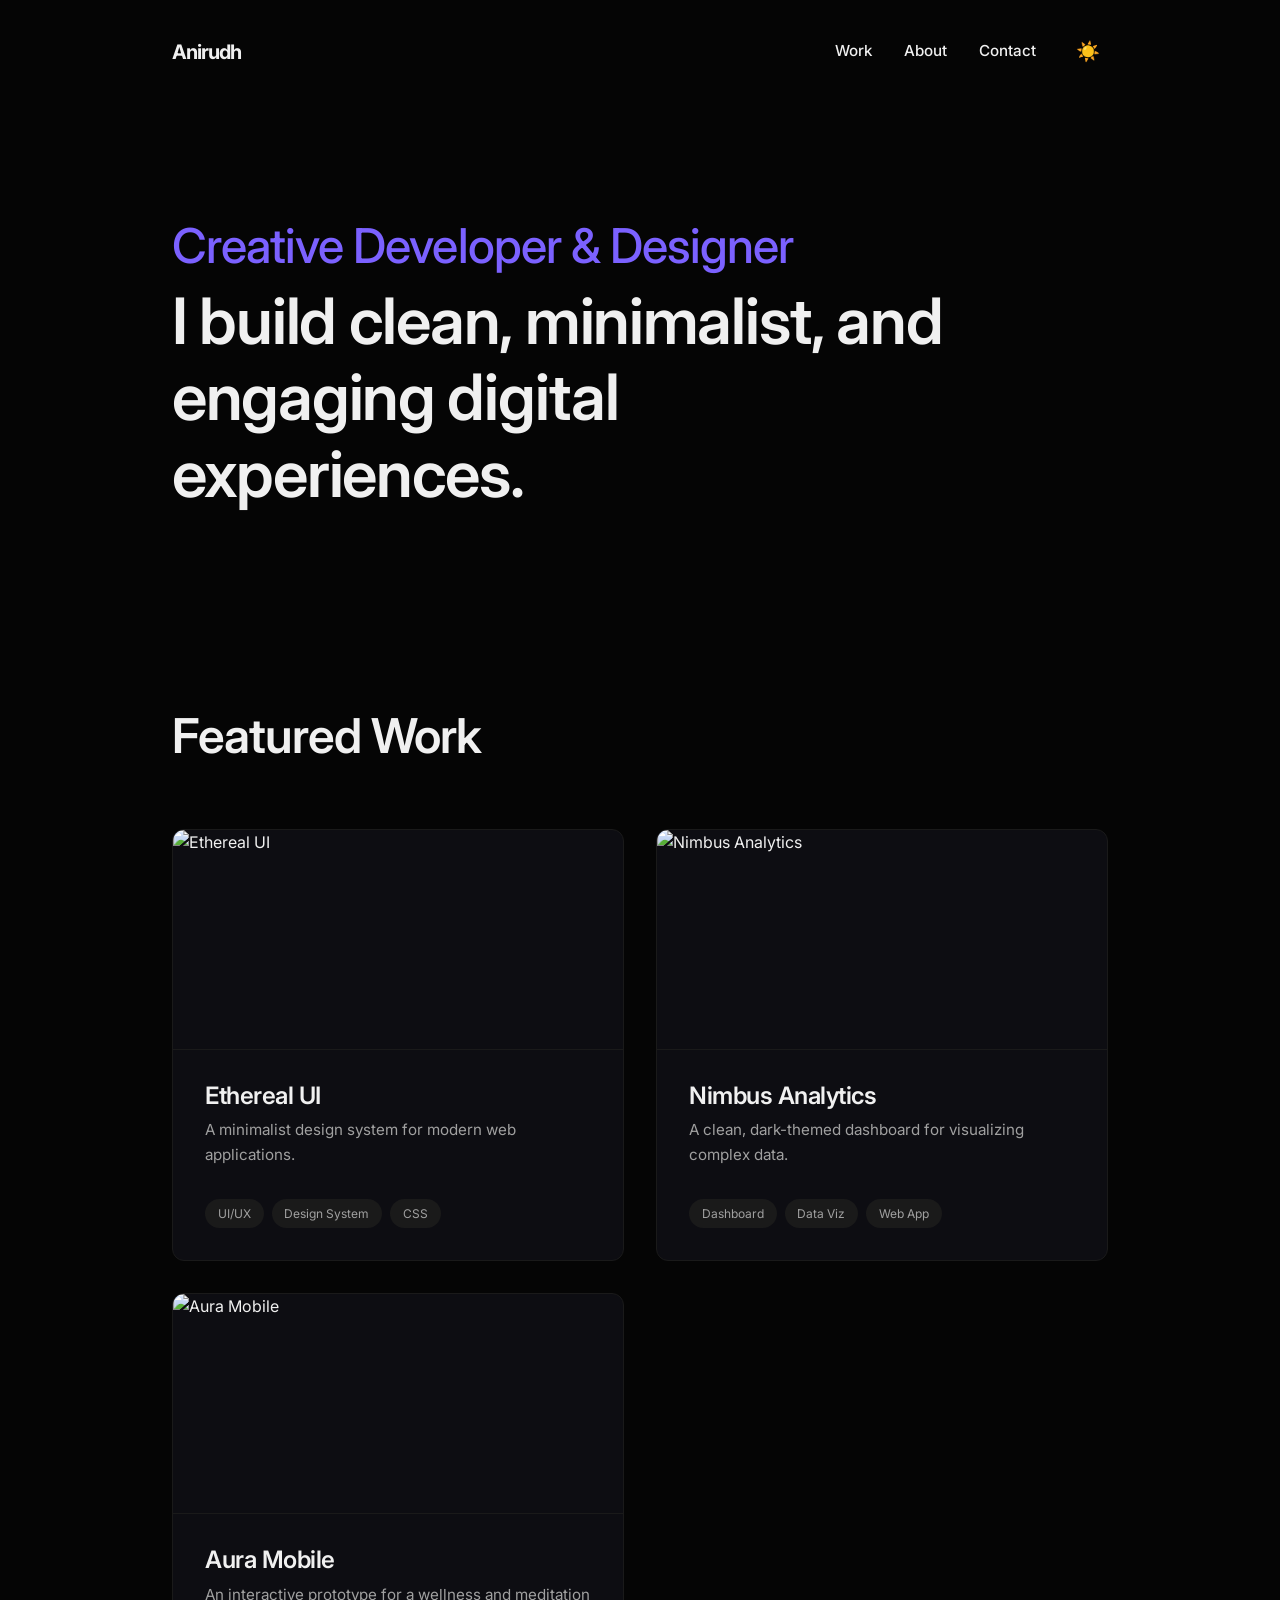
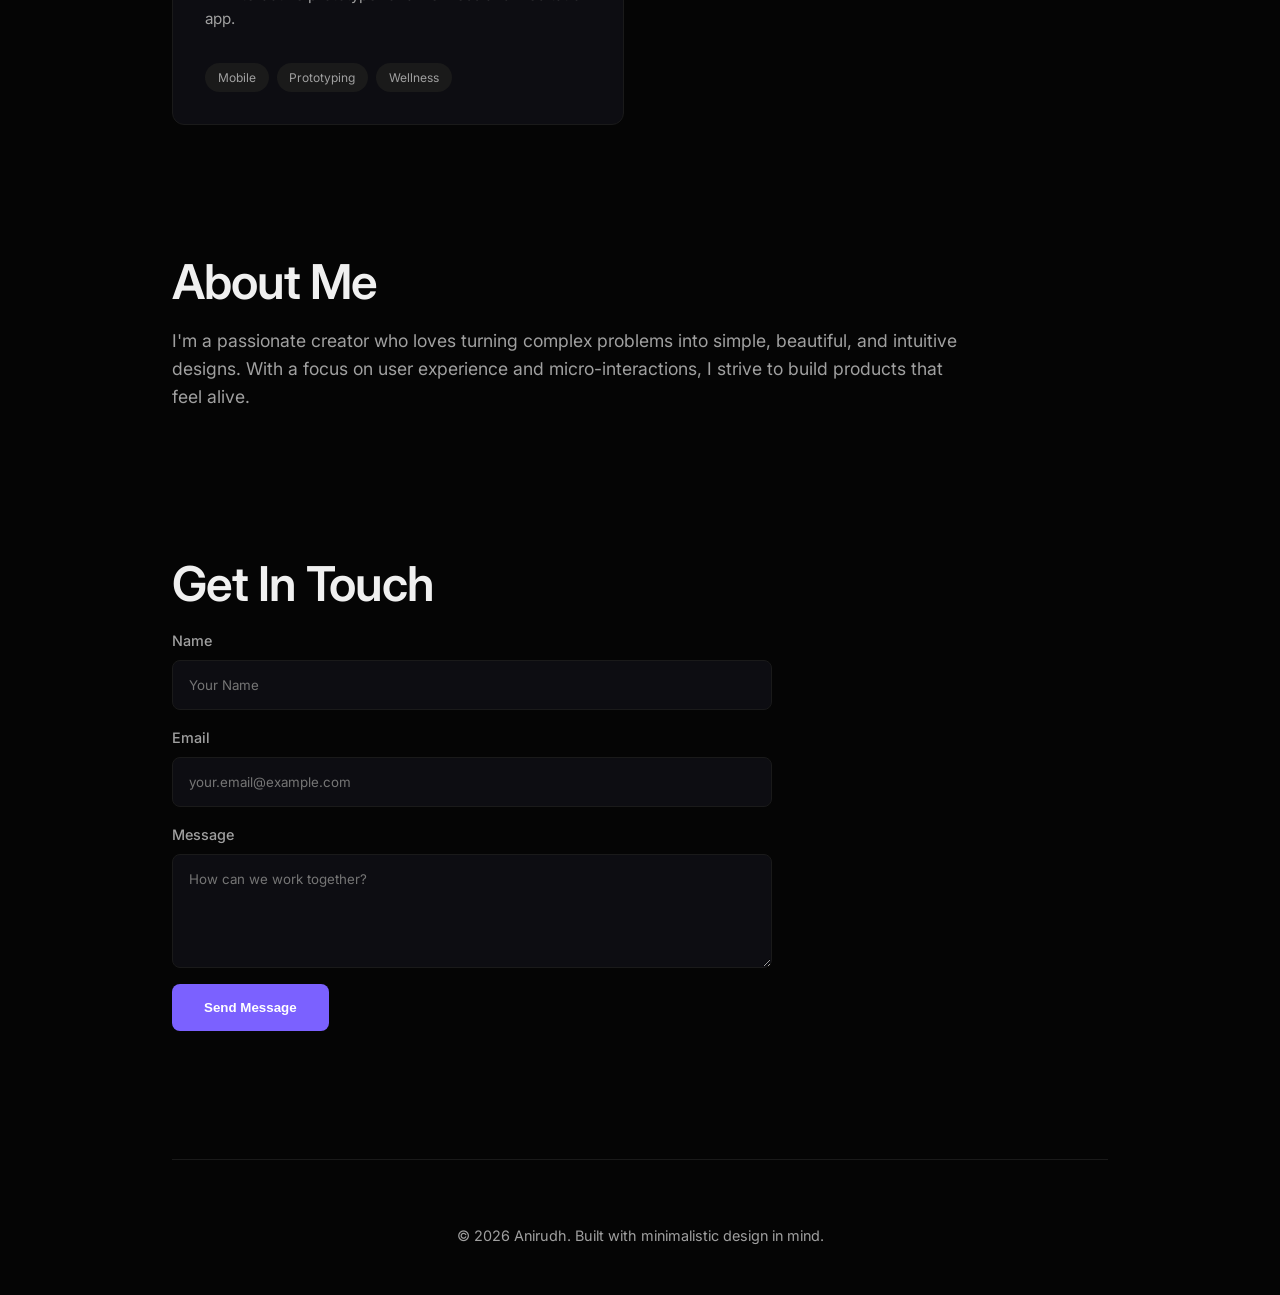
==== index.html @ 283762ad "Add files via upload" ====
<!DOCTYPE html>
<html lang="en">
<head>
    <meta charset="UTF-8">
    <meta name="viewport" content="width=device-width, initial-scale=1.0">
    <title>Portfolio</title>
    <!-- Google Fonts for premium typography -->
    <link rel="preconnect" href="https://fonts.googleapis.com">
    <link rel="preconnect" href="https://fonts.gstatic.com" crossorigin>
    <link href="https://fonts.googleapis.com/css2?family=Inter:wght@400;500;600;700&display=swap" rel="stylesheet">
    <!-- Styles -->
    <link rel="stylesheet" href="styles.css">
    <!-- Prevent theme flash script -->
    <script>
        const savedTheme = localStorage.getItem('theme') || 'dark';
        document.documentElement.setAttribute('data-theme', savedTheme);
    </script>
</head>
<body>
    <div class="container">
        <!-- Header -->
        <header class="header">
            <div class="logo" id="my-name">Portfolio</div>
            <nav class="nav-links">
                <a href="#work" class="nav-link">Work</a>
                <a href="#about" class="nav-link">About</a>
                <a href="#contact" class="nav-link">Contact</a>
                <button id="theme-toggle" class="theme-toggle" aria-label="Toggle Theme">🌙</button>
            </nav>
        </header>

        <!-- Hero Section -->
        <section class="section hero fade-in">
            <h2 id="my-role" style="font-weight: 500; margin-bottom: var(--space-sm); color: var(--accent-color);">Creative Developer</h2>
            <h1 id="my-tagline">I build clean, minimalist, and engaging digital experiences.</h1>
        </section>

        <!-- Work Section -->
        <section id="work" class="section">
            <h2 class="fade-in">Featured Work</h2>
            <div id="projects-grid" class="projects-grid">
                <!-- Projects will be injected here via main.js -->
            </div>
        </section>

        <!-- About Section -->
        <section id="about" class="section fade-in">
            <h2>About Me</h2>
            <div style="max-width: 800px;">
                <p id="my-about" style="font-size: 1.1rem; color: var(--text-muted);"></p>
            </div>
        </section>

        <!-- Contact Section -->
        <section id="contact" class="section fade-in">
            <h2>Get In Touch</h2>
            <form id="contact-form" class="contact-form">
                <div class="form-group">
                    <label for="name">Name</label>
                    <input type="text" id="name" required placeholder="Your Name">
                </div>
                <div class="form-group">
                    <label for="email">Email</label>
                    <input type="email" id="email" required placeholder="your.email@example.com">
                </div>
                <div class="form-group">
                    <label for="message">Message</label>
                    <textarea id="message" rows="5" required placeholder="How can we work together?"></textarea>
                </div>
                <button type="submit">Send Message</button>
            </form>
        </section>

        <!-- Footer -->
        <footer class="footer">
            <p>&copy; <span id="year"></span> <span id="footer-name"></span>. Built with minimalistic design in mind.</p>
        </footer>
    </div>

    <!-- Scripts -->
    <script src="data.js"></script>
    <script src="main.js"></script>
    <script>
        document.getElementById('year').textContent = new Date().getFullYear();
        setTimeout(() => {
            const nameEl = document.getElementById('my-name');
            if (nameEl) document.getElementById('footer-name').textContent = nameEl.textContent;
        }, 100);
    </script>
</body>
</html>
---- styles.css ----
/* Custom Properties / Variables */
:root {
    /* Colors (Light Theme Base) */
    --bg-color: #ffffff;
    --text-color: #111111;
    --text-muted: #666666;
    --border-color: #e5e5e5;
    --accent-color: #5D3FD3; /* Deep Purple */
    --accent-hover: #482ab8;
    --card-bg: #f9f9f9;
    
    /* Typography */
    --font-sans: 'Inter', -apple-system, BlinkMacSystemFont, "Segoe UI", Roboto, Helvetica, Arial, sans-serif;
    
    /* Spacing */
    --space-sm: 0.5rem;
    --space-md: 1rem;
    --space-lg: 2rem;
    --space-xl: 4rem;
    
    /* Animations */
    --transition-fast: 0.2s ease;
    --transition-medium: 0.4s cubic-bezier(0.16, 1, 0.3, 1);
}

/* Dark Theme overrides (Default as requested) */
[data-theme="dark"] {
    --bg-color: #050505; /* Black Base */
    --text-color: #f0f0f0;
    --text-muted: #a0a0a0;
    --border-color: #1a1a1a;
    --accent-color: #7b61ff; /* Brighter purple for dark mode */
    --accent-hover: #9b87ff;
    --card-bg: #0d0d12; /* Very dark blue/purple tint for cards */
}

/* Base Styles */
html {
    scroll-behavior: smooth;
}

* {
    box-sizing: border-box;
    margin: 0;
    padding: 0;
}

body {
    font-family: var(--font-sans);
    background-color: var(--bg-color);
    color: var(--text-color);
    line-height: 1.6;
    opacity: 1;
    transition: background-color var(--transition-medium), color var(--transition-medium), opacity 0.3s ease;
    -webkit-font-smoothing: antialiased;
}

a {
    color: inherit;
    text-decoration: none;
    transition: color var(--transition-fast);
}

img {
    max-width: 100%;
    height: auto;
    display: block;
}

/* Typography */
h1, h2, h3, h4 {
    line-height: 1.2;
    margin-bottom: var(--space-md);
    font-weight: 600;
    letter-spacing: -0.02em;
}

h1 { font-size: clamp(2.5rem, 5vw, 4rem); }
h2 { font-size: clamp(2rem, 4vw, 3rem); }
h3 { font-size: 1.5rem; }
p { margin-bottom: var(--space-md); }

/* Layout */
.container {
    max-width: 1000px; /* Kept slightly narrower for minimalism */
    margin: 0 auto;
    padding: 0 var(--space-lg);
}

.section {
    padding: var(--space-xl) 0;
}

/* Header & Nav */
.header {
    padding: var(--space-lg) 0;
    display: flex;
    justify-content: space-between;
    align-items: center;
}

.logo {
    font-size: 1.25rem;
    font-weight: 700;
    letter-spacing: -0.05em;
}

.nav-links {
    display: flex;
    gap: var(--space-lg);
    align-items: center;
}

.nav-link {
    font-weight: 500;
    position: relative;
    font-size: 0.95rem;
}

/* Micro-interaction: Link Hover underline */
.nav-link::after {
    content: '';
    position: absolute;
    width: 100%;
    transform: scaleX(0);
    height: 2px;
    bottom: -4px;
    left: 0;
    background-color: var(--accent-color);
    transform-origin: bottom right;
    transition: transform 0.25s ease-out;
}

.nav-link:hover::after {
    transform: scaleX(1);
    transform-origin: bottom left;
}

.theme-toggle {
    background: none;
    border: none;
    color: var(--text-color);
    cursor: pointer;
    font-size: 1.2rem;
    padding: var(--space-sm);
    border-radius: 50%;
    transition: background-color var(--transition-fast), transform var(--transition-fast);
}

.theme-toggle:hover {
    background-color: var(--border-color);
    transform: rotate(15deg);
}

/* Hero Section */
.hero {
    min-height: 60vh;
    display: flex;
    flex-direction: column;
    justify-content: center;
    max-width: 800px;
}

.hero-tagline {
    color: var(--text-muted);
    font-size: 1.2rem;
}

/* Projects Grid */
.projects-grid {
    display: grid;
    grid-template-columns: repeat(auto-fill, minmax(300px, 1fr));
    gap: var(--space-lg);
    margin-top: var(--space-xl);
}

.project-card {
    background-color: var(--card-bg);
    border: 1px solid var(--border-color);
    border-radius: 12px;
    overflow: hidden;
    transition: transform var(--transition-medium), border-color var(--transition-fast), box-shadow var(--transition-medium);
    cursor: pointer;
    display: flex;
    flex-direction: column;
}

/* Micro-interaction: Card Hover */
.project-card:hover {
    transform: translateY(-8px);
    border-color: var(--accent-color);
    box-shadow: 0 20px 40px rgba(0,0,0,0.05);
}

[data-theme="dark"] .project-card:hover {
    box-shadow: 0 20px 40px rgba(123, 97, 255, 0.08); /* Subtle purple glow */
}

.project-img {
    width: 100%;
    height: 220px;
    object-fit: cover;
    border-bottom: 1px solid var(--border-color);
    transition: transform 0.6s cubic-bezier(0.16, 1, 0.3, 1);
}

.project-card:hover .project-img {
    transform: scale(1.05); /* Subtle image scale */
}

.project-img-wrapper {
    overflow: hidden;
}

.project-info {
    padding: var(--space-lg);
    flex-grow: 1;
    display: flex;
    flex-direction: column;
}

.project-title {
    margin-bottom: var(--space-sm);
}

.project-desc {
    color: var(--text-muted);
    font-size: 0.95rem;
    flex-grow: 1;
}

.project-tags {
    display: flex;
    gap: var(--space-sm);
    margin-top: var(--space-md);
    flex-wrap: wrap;
}

.tag {
    font-size: 0.75rem;
    padding: 0.3rem 0.8rem;
    background-color: var(--border-color);
    border-radius: 100px;
    color: var(--text-muted);
}

/* Project Detail Page */
.project-header {
    margin-bottom: var(--space-xl);
}

.project-hero-img {
    width: 100%;
    height: 50vh;
    object-fit: cover;
    border-radius: 16px;
    margin-bottom: var(--space-xl);
    border: 1px solid var(--border-color);
}

.project-content {
    max-width: 800px;
    margin: 0 auto;
    font-size: 1.1rem;
}

.back-link {
    display: inline-flex;
    align-items: center;
    gap: var(--space-sm);
    margin-bottom: var(--space-lg);
    color: var(--text-muted);
    font-weight: 500;
}

.back-link:hover {
    color: var(--accent-color);
}

/* Contact Form */
.contact-form {
    max-width: 600px;
    display: flex;
    flex-direction: column;
    gap: var(--space-md);
}

.form-group {
    display: flex;
    flex-direction: column;
    gap: var(--space-sm);
}

label {
    font-size: 0.9rem;
    font-weight: 500;
    color: var(--text-muted);
}

input, textarea {
    width: 100%;
    padding: 1rem;
    background-color: var(--card-bg);
    border: 1px solid var(--border-color);
    border-radius: 8px;
    color: var(--text-color);
    font-family: var(--font-sans);
    transition: border-color var(--transition-fast), box-shadow var(--transition-fast);
}

input:focus, textarea:focus {
    outline: none;
    border-color: var(--accent-color);
    box-shadow: 0 0 0 3px rgba(123, 97, 255, 0.15);
}

button {
    padding: 1rem 2rem;
    background-color: var(--accent-color);
    color: #fff;
    border: none;
    border-radius: 8px;
    font-weight: 600;
    cursor: pointer;
    transition: background-color var(--transition-fast), transform var(--transition-fast), box-shadow var(--transition-fast);
    align-self: flex-start;
}

button:hover {
    background-color: var(--accent-hover);
    transform: translateY(-2px);
    box-shadow: 0 4px 12px rgba(123, 97, 255, 0.3);
}

button:active {
    transform: translateY(0);
}

/* Footer */
.footer {
    padding: var(--space-xl) 0 var(--space-lg);
    text-align: center;
    color: var(--text-muted);
    font-size: 0.9rem;
    border-top: 1px solid var(--border-color);
    margin-top: var(--space-xl);
}

/* Animations */
.fade-in {
    animation: fadeIn 0.8s ease-out forwards;
    opacity: 0;
    transform: translateY(20px);
}

@keyframes fadeIn {
    to {
        opacity: 1;
        transform: translateY(0);
    }
}
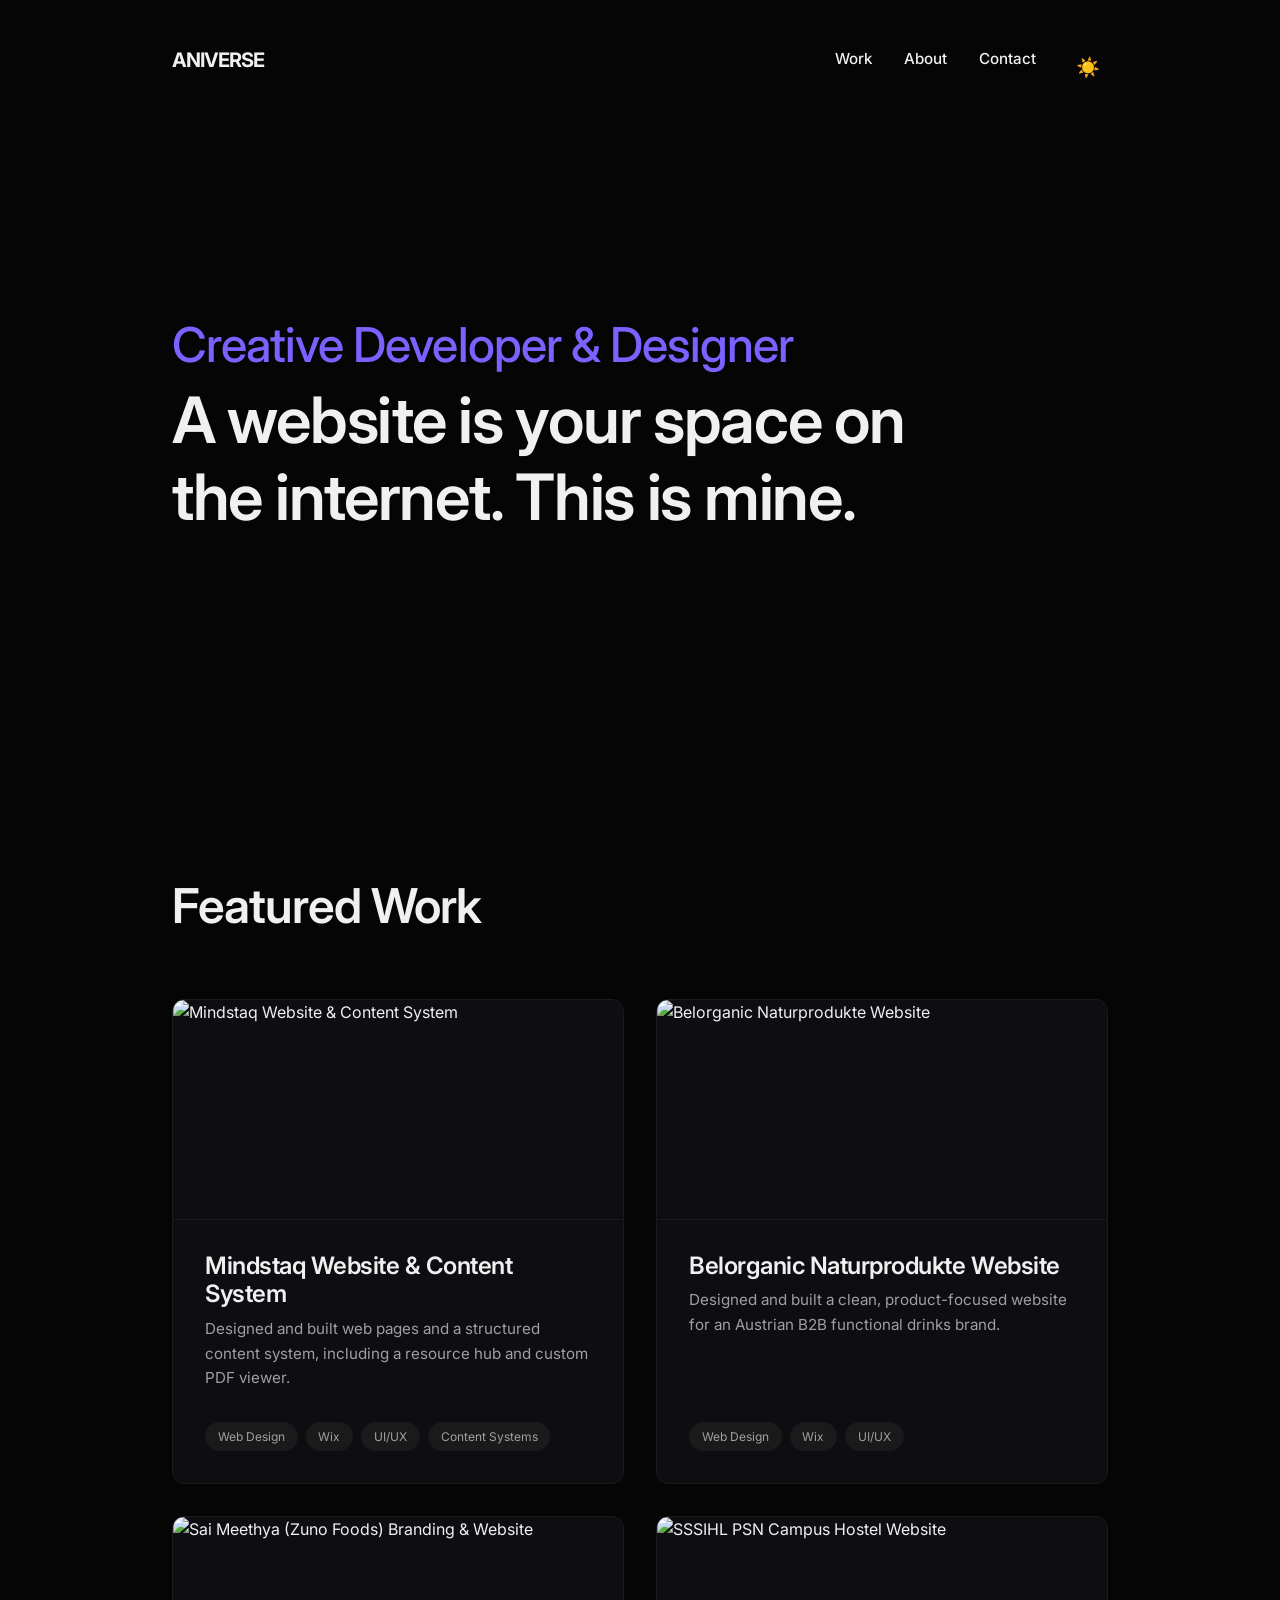
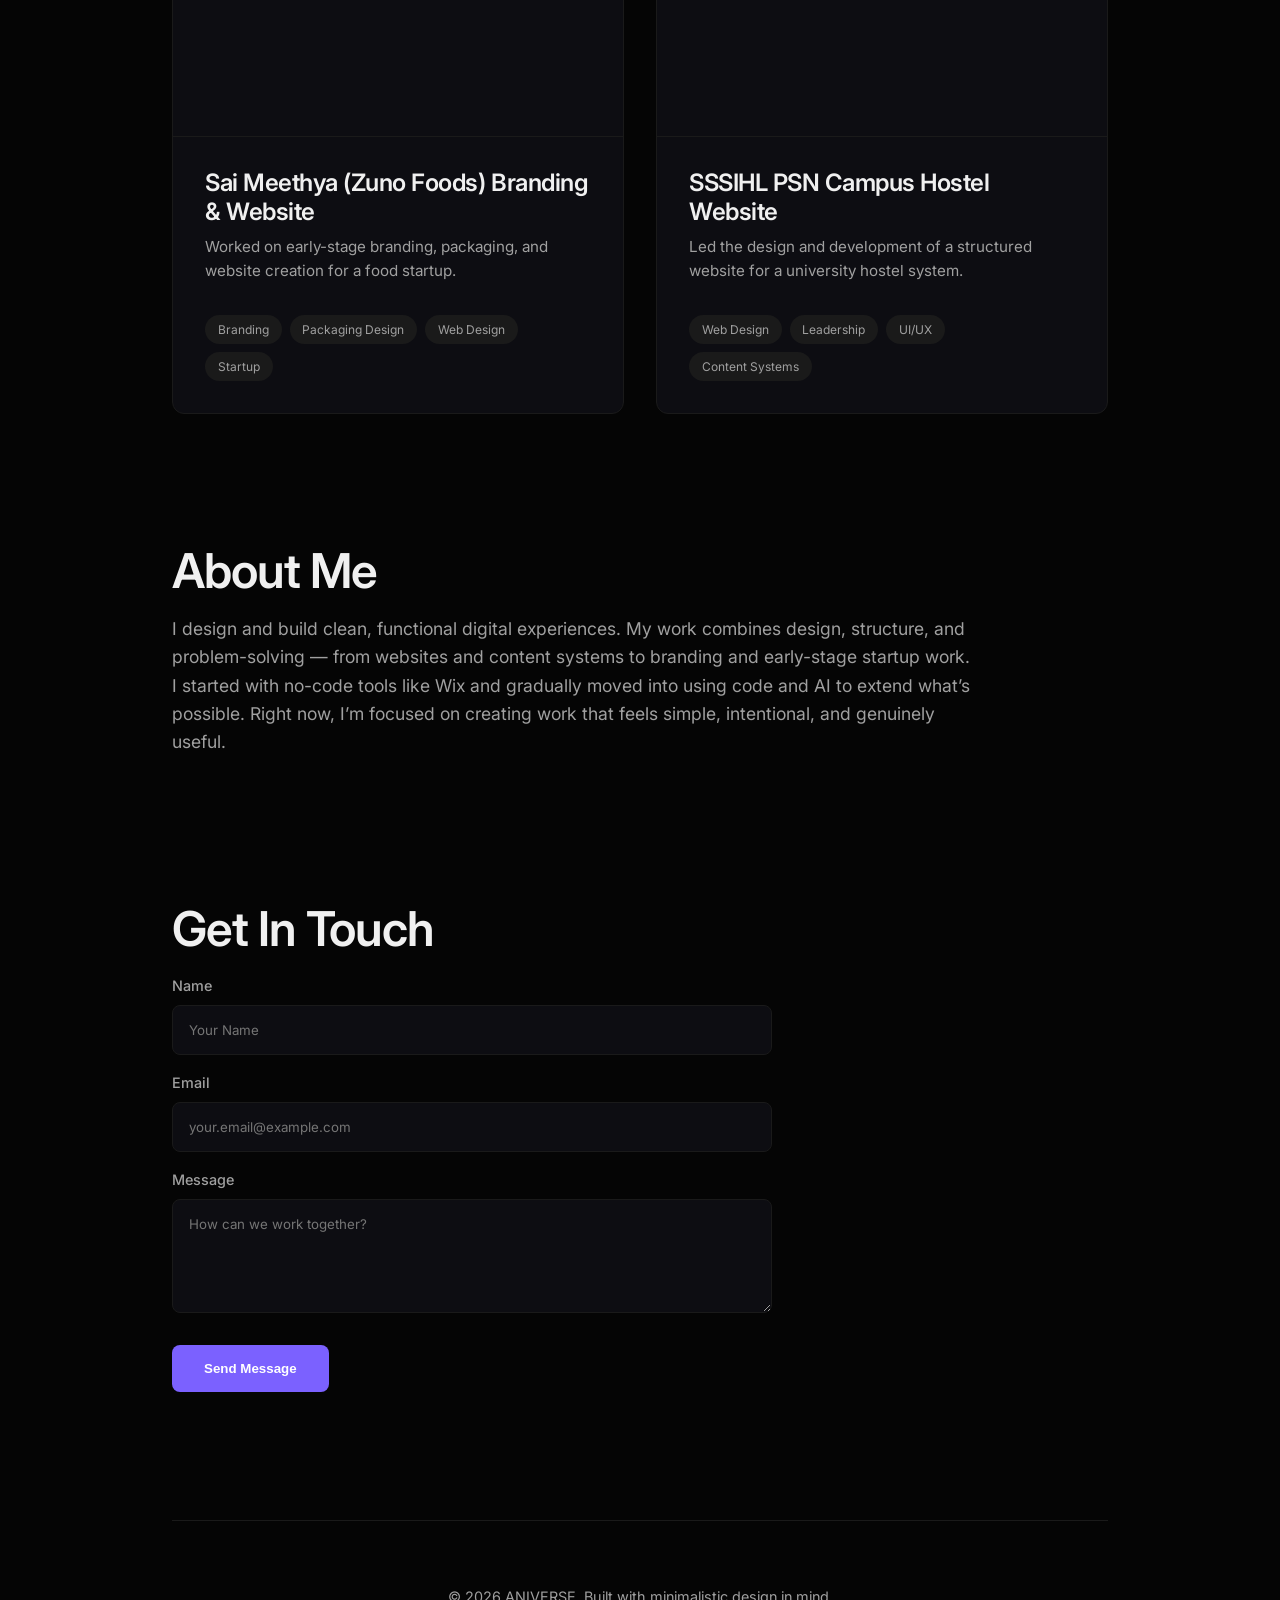
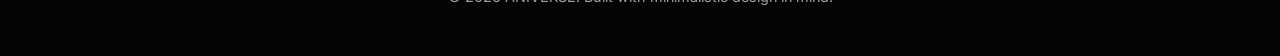
==== commit 2c1675af: "Add files via upload" ====
--- a/index.html
+++ b/index.html
@@ -21,7 +21,13 @@
         <!-- Header -->
         <header class="header">
             <div class="logo" id="my-name">Portfolio</div>
-            <nav class="nav-links">
+            <button class="mobile-menu-btn" id="mobile-menu-btn" aria-label="Toggle Menu">
+                <span class="hamburger-line"></span>
+                <span class="hamburger-line"></span>
+                <span class="hamburger-line"></span>
+            </button>
+            <div class="menu-overlay" id="menu-overlay"></div>
+            <nav class="nav-links" id="nav-links">
                 <a href="#work" class="nav-link">Work</a>
                 <a href="#about" class="nav-link">About</a>
                 <a href="#contact" class="nav-link">Contact</a>
--- a/styles.css
+++ b/styles.css
@@ -75,7 +75,10 @@
     letter-spacing: -0.02em;
 }
 
-h1 { font-size: clamp(2.5rem, 5vw, 4rem); }
+h1 { 
+    font-size: clamp(2rem, 5vw, 4rem); 
+    text-wrap: balance;
+}
 h2 { font-size: clamp(2rem, 4vw, 3rem); }
 h3 { font-size: 1.5rem; }
 p { margin-bottom: var(--space-md); }
@@ -152,13 +155,109 @@
     transform: rotate(15deg);
 }
 
+/* Mobile Menu Styles */
+.mobile-menu-btn {
+    display: none;
+    background: none;
+    border: none;
+    cursor: pointer;
+    flex-direction: column;
+    gap: 6px;
+    padding: var(--space-sm);
+    z-index: 100;
+}
+
+.hamburger-line {
+    width: 24px;
+    height: 2px;
+    background-color: var(--text-color);
+    transition: transform var(--transition-medium), opacity var(--transition-fast);
+    border-radius: 2px;
+}
+
+.menu-overlay {
+    display: none;
+}
+
+@media (max-width: 768px) {
+    .mobile-menu-btn {
+        display: flex;
+    }
+
+    .nav-links {
+        position: fixed;
+        top: 0;
+        right: -100%;
+        width: 75%;
+        max-width: 300px;
+        height: 100vh;
+        background-color: var(--bg-color);
+        flex-direction: column;
+        justify-content: center;
+        padding: var(--space-xl);
+        transition: right var(--transition-medium);
+        box-shadow: -5px 0 30px rgba(0, 0, 0, 0.1);
+        z-index: 99;
+    }
+
+    [data-theme="dark"] .nav-links {
+        box-shadow: -5px 0 30px rgba(0, 0, 0, 0.5);
+    }
+
+    .nav-links.active {
+        right: 0;
+    }
+
+    .mobile-menu-btn.active .hamburger-line:nth-child(1) {
+        transform: translateY(8px) rotate(45deg);
+    }
+    
+    .mobile-menu-btn.active .hamburger-line:nth-child(2) {
+        opacity: 0;
+    }
+    
+    .mobile-menu-btn.active .hamburger-line:nth-child(3) {
+        transform: translateY(-8px) rotate(-45deg);
+    }
+
+    body.menu-open {
+        overflow: hidden;
+    }
+
+    .menu-overlay {
+        display: block;
+        position: fixed;
+        top: 0;
+        left: 0;
+        width: 100%;
+        height: 100%;
+        background: rgba(0, 0, 0, 0.4);
+        backdrop-filter: blur(4px);
+        z-index: 98;
+        opacity: 0;
+        pointer-events: none;
+        transition: opacity var(--transition-medium);
+    }
+
+    .menu-overlay.active {
+        opacity: 1;
+        pointer-events: auto;
+    }
+
+    .hero {
+        min-height: 60vh;
+        margin-bottom: var(--space-lg);
+    }
+}
+
 /* Hero Section */
 .hero {
-    min-height: 60vh;
+    min-height: 70vh;
     display: flex;
     flex-direction: column;
     justify-content: center;
     max-width: 800px;
+    margin-bottom: var(--space-xl);
 }
 
 .hero-tagline {
@@ -247,6 +346,11 @@
 /* Project Detail Page */
 .project-header {
     margin-bottom: var(--space-xl);
+    display: flex;
+    justify-content: space-between;
+    align-items: center;
+    flex-wrap: wrap;
+    gap: var(--space-md);
 }
 
 .project-hero-img {
@@ -275,6 +379,74 @@
 
 .back-link:hover {
     color: var(--accent-color);
+}
+
+/* Case Study Layout */
+.case-study-section {
+    margin-bottom: var(--space-xl);
+}
+
+.case-study-section h2 {
+    font-size: 1.5rem;
+    margin-bottom: var(--space-md);
+    color: var(--text-color);
+}
+
+.case-study-list {
+    list-style: none;
+    padding-left: 0;
+}
+
+.case-study-list li {
+    position: relative;
+    padding-left: 1.5rem;
+    margin-bottom: var(--space-sm);
+    color: var(--text-muted);
+}
+
+.case-study-list li::before {
+    content: '→';
+    position: absolute;
+    left: 0;
+    color: var(--accent-color);
+    font-weight: bold;
+}
+
+.visuals-grid {
+    display: grid;
+    grid-template-columns: 1fr;
+    gap: var(--space-lg);
+}
+
+@media (min-width: 768px) {
+    .visuals-grid {
+        grid-template-columns: repeat(2, 1fr);
+    }
+}
+
+.visual-item {
+    display: block;
+    overflow: hidden;
+    border-radius: 12px;
+    border: 1px solid var(--border-color);
+    transition: transform var(--transition-medium), box-shadow var(--transition-medium);
+    aspect-ratio: 16 / 9; /* optional, maintains a nice aspect ratio if needed, but not strictly necessary if images are consistent */
+}
+
+.visual-item:hover {
+    transform: scale(1.02);
+    box-shadow: 0 10px 25px rgba(0,0,0,0.1);
+}
+
+[data-theme="dark"] .visual-item:hover {
+    box-shadow: 0 10px 25px rgba(123, 97, 255, 0.15);
+}
+
+.project-visual-img {
+    width: 100%;
+    height: 100%;
+    object-fit: cover;
+    display: block;
 }
 
 /* Contact Form */
@@ -314,7 +486,7 @@
     box-shadow: 0 0 0 3px rgba(123, 97, 255, 0.15);
 }
 
-button {
+button, .live-project-btn {
     padding: 1rem 2rem;
     background-color: var(--accent-color);
     color: #fff;
@@ -324,15 +496,17 @@
     cursor: pointer;
     transition: background-color var(--transition-fast), transform var(--transition-fast), box-shadow var(--transition-fast);
     align-self: flex-start;
-}
-
-button:hover {
+    display: inline-block;
+    margin-top: var(--space-md);
+}
+
+button:hover, .live-project-btn:hover {
     background-color: var(--accent-hover);
     transform: translateY(-2px);
     box-shadow: 0 4px 12px rgba(123, 97, 255, 0.3);
 }
 
-button:active {
+button:active, .live-project-btn:active {
     transform: translateY(0);
 }
 
